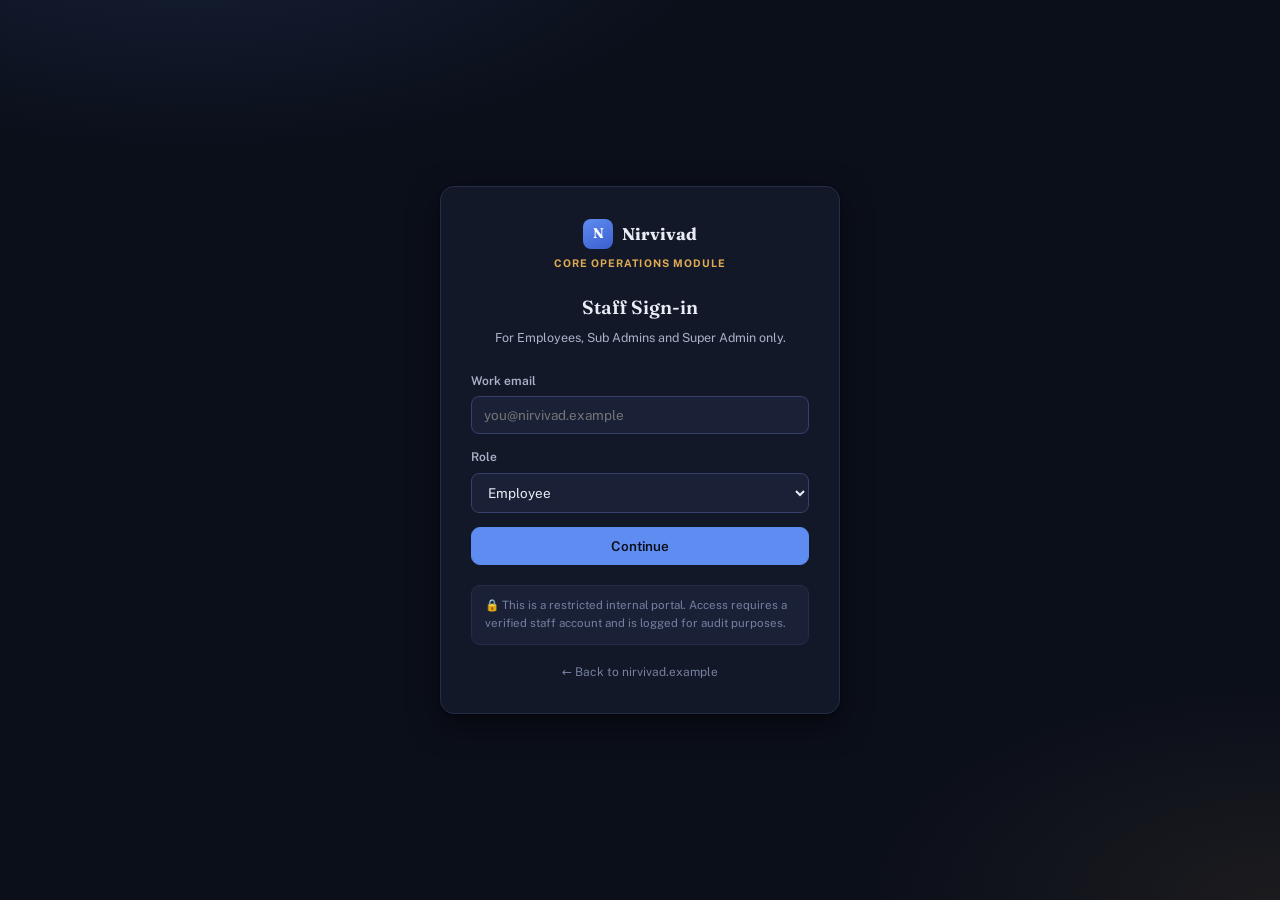
==== admin/index.html @ a9043d41 "save chnages" ====
<!doctype html>
<html lang="en">
<head>
<meta charset="UTF-8">
<meta name="viewport" content="width=device-width, initial-scale=1.0, viewport-fit=cover">
<title>Nirvivad Core — Admin</title>
<style>
  @import url('https://fonts.googleapis.com/css2?family=Fraunces:opsz,wght@9..144,500;9..144,600;9..144,700&family=Public+Sans:wght@400;500;600;700&family=JetBrains+Mono:wght@400;500;600&display=swap');

  :root{
    --ink:#e9ecf5; --ink-soft:#aab2ca; --ink-faint:#7680a0;
    --bg:#0b0f1a; --surface:#131828; --surface-sunken:#1a2036;
    --border:#252c47; --border-strong:#37406a;
    --blue:#5f8cf0; --blue-deep:#3a5fce; --blue-soft:#1c2748;
    --gold:#e0ac53; --gold-soft:#302410;
    --forest:#5fc79a; --forest-soft:#12291f;
    --brick:#e5876c; --brick-soft:#331c15;
    --shadow: 0 1px 2px rgba(0,0,0,.4), 0 10px 30px rgba(0,0,0,.5);
    color-scheme: dark;
  }
  *{box-sizing:border-box;}
  html,body{ height:100%; margin:0; }
  img{ max-width:100%; } [hidden]{ display:none !important; }
  body{ background:var(--bg); color:var(--ink); font-family:'Public Sans',system-ui,sans-serif; font-size:14px; line-height:1.55; }
  h1,h2,h3{ font-family:'Fraunces',Georgia,serif; text-wrap:balance; margin:0; }
  .mono{ font-family:'JetBrains Mono',ui-monospace,monospace; }
  button{ font-family:inherit; }
  :focus-visible{ outline:2px solid var(--blue); outline-offset:2px; }
  #app{ min-height:100%; display:flex; flex-direction:column; }

  /* ---------- Login ---------- */
  .login-shell{
    flex:1; display:flex; align-items:center; justify-content:center; padding:32px 20px;
    background:
      radial-gradient(900px 400px at 15% -10%, rgba(95,140,240,.14), transparent 60%),
      radial-gradient(700px 360px at 100% 100%, rgba(224,172,83,.08), transparent 60%);
  }
  .login-card{ width:100%; max-width:400px; background:var(--surface); border:1px solid var(--border); border-radius:14px; padding:32px 30px; box-shadow:var(--shadow); }
  .brand{ display:flex; align-items:center; gap:9px; font-family:'Fraunces',serif; font-weight:700; font-size:17px; justify-content:center; margin-bottom:6px; }
  .brand .mark{
    width:30px; height:30px; border-radius:8px; background:linear-gradient(155deg,var(--blue),var(--blue-deep));
    display:flex; align-items:center; justify-content:center; font-family:'Fraunces',serif; font-weight:700; font-size:14px; color:#fff;
  }
  .module-tag{
    display:block; text-align:center; font-size:10.5px; font-weight:700; letter-spacing:.1em; text-transform:uppercase;
    color:var(--gold); margin-bottom:22px;
  }
  .login-card h1{ font-size:19px; font-weight:600; text-align:center; margin-bottom:6px; }
  .login-card .sub{ text-align:center; color:var(--ink-soft); font-size:12.5px; margin-bottom:24px; }
  .field{ margin-bottom:14px; }
  .field label{ display:block; font-size:12px; font-weight:600; margin-bottom:6px; color:var(--ink-soft); }
  .field input, .field select{
    width:100%; border:1px solid var(--border-strong); background:var(--surface-sunken); color:var(--ink);
    border-radius:8px; padding:10px 12px; font-size:13.5px; font-family:inherit;
  }
  .field input:focus, .field select:focus{ outline:2px solid var(--blue); outline-offset:1px; }
  .otp-row{ display:flex; gap:7px; justify-content:center; margin-bottom:16px; }
  .otp-row input{ width:40px; height:48px; text-align:center; font-size:18px; font-weight:700; border:1px solid var(--border-strong); border-radius:8px; background:var(--surface-sunken); color:var(--ink); }
  .otp-row input:focus{ outline:2px solid var(--blue); outline-offset:1px; }
  .btn{ display:inline-flex; align-items:center; justify-content:center; gap:6px; border-radius:9px; border:1px solid var(--border-strong); background:var(--surface-sunken); color:var(--ink); font-weight:600; font-size:13.5px; padding:10px 16px; cursor:pointer; }
  .btn:hover{ background:var(--border); }
  .btn-primary{ background:var(--blue); border-color:var(--blue); color:#0b0f1a; }
  .btn-primary:hover{ filter:brightness(1.08); }
  .btn-block{ width:100%; }
  .login-foot{ text-align:center; font-size:12px; color:var(--ink-faint); margin-top:16px; }
  .login-foot a{ color:var(--blue); font-weight:600; cursor:pointer; text-decoration:none; }
  .demo-row{ display:flex; gap:8px; margin-top:18px; }
  .demo-row button{ flex:1; }
  .security-note{
    display:flex; gap:9px; align-items:flex-start; background:var(--surface-sunken); border:1px solid var(--border);
    border-radius:9px; padding:11px 13px; font-size:11.5px; color:var(--ink-faint); margin-top:20px;
  }
  .back-link{ display:block; text-align:center; margin-top:18px; font-size:12px; color:var(--ink-faint); text-decoration:none; }
  .back-link:hover{ color:var(--ink-soft); }

  /* ---------- App shell ---------- */
  .topbar{
    position:sticky; top:0; z-index:40; background:var(--surface); border-bottom:1px solid var(--border);
    padding:10px 20px; display:flex; align-items:center; gap:14px;
  }
  .topbar .brand{ margin:0; justify-content:flex-start; }
  .topbar-spacer{ flex:1; }
  .env-badge{
    font-size:10px; font-weight:700; letter-spacing:.06em; text-transform:uppercase; color:var(--gold);
    background:var(--gold-soft); border:1px solid var(--gold); padding:3px 9px; border-radius:999px;
  }
  .role-badge{
    font-size:11.5px; font-weight:700; background:var(--blue-soft); color:var(--blue); padding:5px 11px; border-radius:999px;
  }
  .btn-sm{ padding:6px 12px; font-size:12px; }

  .body-row{ flex:1; display:flex; min-height:0; }
  .rail{ width:216px; flex-shrink:0; background:var(--surface); border-right:1px solid var(--border); padding:16px 10px; }
  .rail-label{ font-size:10px; font-weight:700; letter-spacing:.06em; text-transform:uppercase; color:var(--ink-faint); padding:8px 10px 6px; }
  .rail button.nav-item{ display:flex; align-items:center; gap:9px; width:100%; text-align:left; border:none; background:none; padding:9px 10px; border-radius:8px; font-size:13px; font-weight:600; color:var(--ink-soft); cursor:pointer; margin-bottom:2px; }
  .rail button.nav-item:hover{ background:var(--surface-sunken); color:var(--ink); }
  .rail button.nav-item.active{ background:var(--blue); color:#0b0f1a; }

  main{ flex:1; padding:28px 30px 60px; overflow-y:auto; }
  .container{ max-width:1100px; margin:0 auto; }
  .page-head{ margin-bottom:22px; }
  .page-head h1{ font-size:24px; font-weight:600; margin-bottom:4px; }
  .page-head .sub{ color:var(--ink-soft); font-size:13px; }

  .grid-4{ display:grid; grid-template-columns:repeat(4,1fr); gap:14px; }
  @media (max-width:900px){ .grid-4{ grid-template-columns:repeat(2,1fr); } }
  .card{ background:var(--surface); border:1px solid var(--border); border-radius:12px; padding:16px; box-shadow:var(--shadow); }
  .stat-tile .lbl{ font-size:11.5px; color:var(--ink-soft); font-weight:600; }
  .stat-tile .num{ font-family:'Fraunces',serif; font-size:26px; font-weight:600; margin:4px 0; font-variant-numeric:tabular-nums; }
  .empty{ text-align:center; padding:50px 20px; color:var(--ink-faint); }
  .empty .ic{ font-size:28px; margin-bottom:10px; }

  @media (max-width:760px){
    .rail{ position:fixed; left:0; top:52px; bottom:0; z-index:30; transform:translateX(-100%); transition:transform .2s; }
    .rail.open{ transform:none; }
    main{ padding:18px 16px 50px; }
  }
</style>
</head>
<body>
<div id="app"></div>

<script>
  const CORE_ROLES = {
    superadmin:{ label:'Super Admin', nav:[
      {id:'console', label:'Master Case Console', icon:'▦'},
      {id:'verify', label:'Professional Verification', icon:'✓'},
      {id:'team', label:'Team & Org', icon:'☺'},
      {id:'settings', label:'System Settings', icon:'⚙'},
    ]},
    subadmin:{ label:'Sub Admin', nav:[
      {id:'inbox', label:'Incoming Requests', icon:'▦'},
      {id:'signoff', label:'Pending Sign-off', icon:'✓'},
      {id:'team', label:'My Employees', icon:'☺'},
    ]},
    employee:{ label:'Employee', nav:[
      {id:'queue', label:'My Queue', icon:'▦'},
      {id:'history', label:'Communication History', icon:'✉'},
    ]},
  };

  let state = { screen:'login', authEmail:'', otp:['','','','','',''], role:null, view:null };

  function el(html){ const d=document.createElement('div'); d.innerHTML=html.trim(); return d.firstElementChild; }
  function render(){
    const app = document.getElementById('app');
    if(state.screen==='login'){ app.innerHTML = viewLogin(); return; }
    if(state.screen==='otp'){ app.innerHTML = viewOtp(); return; }
    app.innerHTML = viewApp();
    const fn = VIEW_FNS[state.view] || (()=>'<div class="empty"><div class="ic">▦</div>No content yet</div>');
    document.getElementById('main').innerHTML = fn();
  }

  function viewLogin(){
    return `
      <div class="login-shell">
        <div class="login-card">
          <div class="brand"><span class="mark">N</span>Nirvivad</div>
          <span class="module-tag">Core Operations Module</span>
          <h1>Staff Sign-in</h1>
          <div class="sub">For Employees, Sub Admins and Super Admin only.</div>
          <div class="field"><label>Work email</label><input type="email" id="emailInput" placeholder="you@nirvivad.example" value="${state.authEmail}"></div>
          <div class="field"><label>Role</label>
            <select id="roleSelect">
              <option value="employee">Employee</option>
              <option value="subadmin">Sub Admin</option>
              <option value="superadmin">Super Admin</option>
            </select>
          </div>
          <button class="btn btn-primary btn-block" onclick="requestOtp()">Continue</button>
          <div class="security-note">🔒 This is a restricted internal portal. Access requires a verified staff account and is logged for audit purposes.</div>
          <a class="back-link" href="../index.html">← Back to nirvivad.example</a>
        </div>
      </div>
    `;
  }
  function requestOtp(){
    const email = document.getElementById('emailInput').value.trim();
    state.authEmail = email || 'staff@nirvivad.example';
    state.pendingRole = document.getElementById('roleSelect').value;
    state.screen = 'otp';
    render();
  }

  function viewOtp(){
    return `
      <div class="login-shell">
        <div class="login-card">
          <div class="brand"><span class="mark">N</span>Nirvivad</div>
          <span class="module-tag">Core Operations Module</span>
          <h1>Enter verification code</h1>
          <div class="sub">6-digit code sent to <strong>${state.authEmail}</strong></div>
          <div class="otp-row">
            ${[0,1,2,3,4,5].map(i=>`<input maxlength="1" inputmode="numeric" id="otp${i}" oninput="otpMove(${i},this)">`).join('')}
          </div>
          <button class="btn btn-primary btn-block" onclick="verifyOtp()">Verify &amp; Sign in</button>
          <div class="login-foot">Didn't get a code? <a onclick="requestOtp()">Resend</a></div>
          <a class="back-link" href="../index.html">← Back to nirvivad.example</a>
        </div>
      </div>
    `;
  }
  function otpMove(i,node){
    state.otp[i] = node.value.replace(/[^0-9]/g,'').slice(0,1);
    if(state.otp[i] && i<5) document.getElementById('otp'+(i+1)).focus();
  }
  function verifyOtp(){
    state.role = state.pendingRole;
    state.view = CORE_ROLES[state.role].nav[0].id;
    state.screen = 'app';
    render();
  }

  function viewApp(){
    const r = CORE_ROLES[state.role];
    return `
      <div id="appShell" style="min-height:100%; display:flex; flex-direction:column;">
        <div class="topbar">
          <div class="brand"><span class="mark">N</span>Nirvivad</div>
          <span class="env-badge">Core Ops</span>
          <div class="topbar-spacer"></div>
          <select class="btn btn-sm" style="cursor:pointer;" onchange="switchRole(this.value)">
            ${Object.keys(CORE_ROLES).map(k=>`<option value="${k}" ${k===state.role?'selected':''}>Preview: ${CORE_ROLES[k].label}</option>`).join('')}
          </select>
          <span class="role-badge">${r.label}</span>
          <button class="btn btn-sm" onclick="logout()">Log out</button>
        </div>
        <div class="body-row">
          <nav class="rail">
            <div class="rail-label">${r.label}</div>
            ${r.nav.map(n=>`<button class="nav-item ${n.id===state.view?'active':''}" onclick="setView('${n.id}')"><span>${n.icon}</span>${n.label}</button>`).join('')}
          </nav>
          <main><div class="container" id="main"></div></main>
        </div>
      </div>
    `;
  }
  function switchRole(role){ state.role = role; state.view = CORE_ROLES[role].nav[0].id; render(); }
  function setView(v){ state.view = v; render(); }
  function logout(){ state = { screen:'login', authEmail:'', otp:['','','','','',''], role:null, view:null }; render(); }

  const VIEW_FNS = {
    console: ()=>`
      <div class="page-head"><h1>Master Case Management Console</h1><div class="sub">Full visibility across every active case in the system.</div></div>
      <div class="grid-4" style="margin-bottom:20px;">
        <div class="card stat-tile"><div class="lbl">Total Active Cases</div><div class="num">0</div></div>
        <div class="card stat-tile"><div class="lbl">Pending Sign-off</div><div class="num">0</div></div>
        <div class="card stat-tile"><div class="lbl">In Sub Admin Queue</div><div class="num">0</div></div>
        <div class="card stat-tile"><div class="lbl">Live Listings</div><div class="num">0</div></div>
      </div>
      <div class="card empty"><div class="ic">▦</div>No cases yet — this is a placeholder dashboard. Case data connects here once the workflow is built.</div>
    `,
    verify: ()=>`
      <div class="page-head"><h1>Professional Verification Queue</h1><div class="sub">Lawyer, CA, Arbitrator and Broker signups awaiting credential review.</div></div>
      <div class="card empty"><div class="ic">✓</div>No pending verifications — placeholder view.</div>
    `,
    team: ()=>`
      <div class="page-head"><h1>Team &amp; Org</h1><div class="sub">Create and manage Sub Admin and Employee accounts.</div></div>
      <div class="card empty"><div class="ic">☺</div>Org structure placeholder — build pending.</div>
    `,
    settings: ()=>`
      <div class="page-head"><h1>System Settings</h1><div class="sub">Ranking weights, capacity limits, fees and promo codes.</div></div>
      <div class="card empty"><div class="ic">⚙</div>Settings placeholder — build pending.</div>
    `,
    inbox: ()=>`
      <div class="page-head"><h1>Incoming Requests</h1><div class="sub">New property submissions land here first, for assignment to an Employee.</div></div>
      <div class="card empty"><div class="ic">📥</div>Inbox is empty — placeholder view.</div>
    `,
    signoff: ()=>`
      <div class="page-head"><h1>Pending Sign-off</h1><div class="sub">Cases where an Employee has proposed an outcome awaiting your approval.</div></div>
      <div class="card empty"><div class="ic">✓</div>Nothing pending — placeholder view.</div>
    `,
    queue: ()=>`
      <div class="page-head"><h1>My Queue</h1><div class="sub">Cases assigned to you by your Sub Admin.</div></div>
      <div class="card empty"><div class="ic">▦</div>No cases assigned — placeholder view.</div>
    `,
    history: ()=>`
      <div class="page-head"><h1>Communication History</h1><div class="sub">Full request/response trail per case.</div></div>
      <div class="card empty"><div class="ic">✉</div>No activity yet — placeholder view.</div>
    `,
  };

  render();
</script>
</body>
</html>
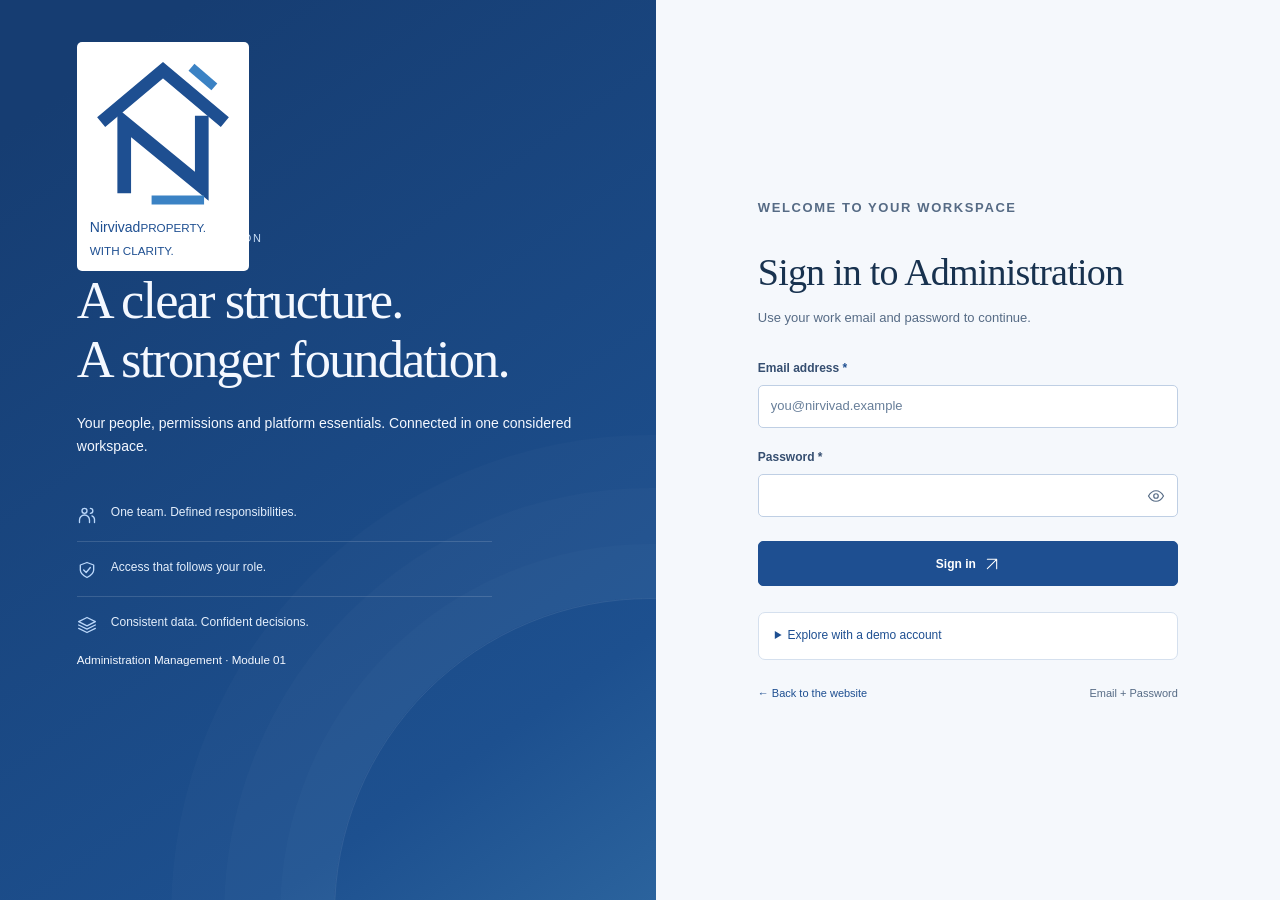
==== commit e1a21a44: "new landing page & adminitration login" ====
--- a/admin/index.html
+++ b/admin/index.html
@@ -1,286 +1,16 @@
 <!doctype html>
 <html lang="en">
 <head>
-<meta charset="UTF-8">
-<meta name="viewport" content="width=device-width, initial-scale=1.0, viewport-fit=cover">
-<title>Nirvivad Core — Admin</title>
-<style>
-  @import url('https://fonts.googleapis.com/css2?family=Fraunces:opsz,wght@9..144,500;9..144,600;9..144,700&family=Public+Sans:wght@400;500;600;700&family=JetBrains+Mono:wght@400;500;600&display=swap');
-
-  :root{
-    --ink:#e9ecf5; --ink-soft:#aab2ca; --ink-faint:#7680a0;
-    --bg:#0b0f1a; --surface:#131828; --surface-sunken:#1a2036;
-    --border:#252c47; --border-strong:#37406a;
-    --blue:#5f8cf0; --blue-deep:#3a5fce; --blue-soft:#1c2748;
-    --gold:#e0ac53; --gold-soft:#302410;
-    --forest:#5fc79a; --forest-soft:#12291f;
-    --brick:#e5876c; --brick-soft:#331c15;
-    --shadow: 0 1px 2px rgba(0,0,0,.4), 0 10px 30px rgba(0,0,0,.5);
-    color-scheme: dark;
-  }
-  *{box-sizing:border-box;}
-  html,body{ height:100%; margin:0; }
-  img{ max-width:100%; } [hidden]{ display:none !important; }
-  body{ background:var(--bg); color:var(--ink); font-family:'Public Sans',system-ui,sans-serif; font-size:14px; line-height:1.55; }
-  h1,h2,h3{ font-family:'Fraunces',Georgia,serif; text-wrap:balance; margin:0; }
-  .mono{ font-family:'JetBrains Mono',ui-monospace,monospace; }
-  button{ font-family:inherit; }
-  :focus-visible{ outline:2px solid var(--blue); outline-offset:2px; }
-  #app{ min-height:100%; display:flex; flex-direction:column; }
-
-  /* ---------- Login ---------- */
-  .login-shell{
-    flex:1; display:flex; align-items:center; justify-content:center; padding:32px 20px;
-    background:
-      radial-gradient(900px 400px at 15% -10%, rgba(95,140,240,.14), transparent 60%),
-      radial-gradient(700px 360px at 100% 100%, rgba(224,172,83,.08), transparent 60%);
-  }
-  .login-card{ width:100%; max-width:400px; background:var(--surface); border:1px solid var(--border); border-radius:14px; padding:32px 30px; box-shadow:var(--shadow); }
-  .brand{ display:flex; align-items:center; gap:9px; font-family:'Fraunces',serif; font-weight:700; font-size:17px; justify-content:center; margin-bottom:6px; }
-  .brand .mark{
-    width:30px; height:30px; border-radius:8px; background:linear-gradient(155deg,var(--blue),var(--blue-deep));
-    display:flex; align-items:center; justify-content:center; font-family:'Fraunces',serif; font-weight:700; font-size:14px; color:#fff;
-  }
-  .module-tag{
-    display:block; text-align:center; font-size:10.5px; font-weight:700; letter-spacing:.1em; text-transform:uppercase;
-    color:var(--gold); margin-bottom:22px;
-  }
-  .login-card h1{ font-size:19px; font-weight:600; text-align:center; margin-bottom:6px; }
-  .login-card .sub{ text-align:center; color:var(--ink-soft); font-size:12.5px; margin-bottom:24px; }
-  .field{ margin-bottom:14px; }
-  .field label{ display:block; font-size:12px; font-weight:600; margin-bottom:6px; color:var(--ink-soft); }
-  .field input, .field select{
-    width:100%; border:1px solid var(--border-strong); background:var(--surface-sunken); color:var(--ink);
-    border-radius:8px; padding:10px 12px; font-size:13.5px; font-family:inherit;
-  }
-  .field input:focus, .field select:focus{ outline:2px solid var(--blue); outline-offset:1px; }
-  .otp-row{ display:flex; gap:7px; justify-content:center; margin-bottom:16px; }
-  .otp-row input{ width:40px; height:48px; text-align:center; font-size:18px; font-weight:700; border:1px solid var(--border-strong); border-radius:8px; background:var(--surface-sunken); color:var(--ink); }
-  .otp-row input:focus{ outline:2px solid var(--blue); outline-offset:1px; }
-  .btn{ display:inline-flex; align-items:center; justify-content:center; gap:6px; border-radius:9px; border:1px solid var(--border-strong); background:var(--surface-sunken); color:var(--ink); font-weight:600; font-size:13.5px; padding:10px 16px; cursor:pointer; }
-  .btn:hover{ background:var(--border); }
-  .btn-primary{ background:var(--blue); border-color:var(--blue); color:#0b0f1a; }
-  .btn-primary:hover{ filter:brightness(1.08); }
-  .btn-block{ width:100%; }
-  .login-foot{ text-align:center; font-size:12px; color:var(--ink-faint); margin-top:16px; }
-  .login-foot a{ color:var(--blue); font-weight:600; cursor:pointer; text-decoration:none; }
-  .demo-row{ display:flex; gap:8px; margin-top:18px; }
-  .demo-row button{ flex:1; }
-  .security-note{
-    display:flex; gap:9px; align-items:flex-start; background:var(--surface-sunken); border:1px solid var(--border);
-    border-radius:9px; padding:11px 13px; font-size:11.5px; color:var(--ink-faint); margin-top:20px;
-  }
-  .back-link{ display:block; text-align:center; margin-top:18px; font-size:12px; color:var(--ink-faint); text-decoration:none; }
-  .back-link:hover{ color:var(--ink-soft); }
-
-  /* ---------- App shell ---------- */
-  .topbar{
-    position:sticky; top:0; z-index:40; background:var(--surface); border-bottom:1px solid var(--border);
-    padding:10px 20px; display:flex; align-items:center; gap:14px;
-  }
-  .topbar .brand{ margin:0; justify-content:flex-start; }
-  .topbar-spacer{ flex:1; }
-  .env-badge{
-    font-size:10px; font-weight:700; letter-spacing:.06em; text-transform:uppercase; color:var(--gold);
-    background:var(--gold-soft); border:1px solid var(--gold); padding:3px 9px; border-radius:999px;
-  }
-  .role-badge{
-    font-size:11.5px; font-weight:700; background:var(--blue-soft); color:var(--blue); padding:5px 11px; border-radius:999px;
-  }
-  .btn-sm{ padding:6px 12px; font-size:12px; }
-
-  .body-row{ flex:1; display:flex; min-height:0; }
-  .rail{ width:216px; flex-shrink:0; background:var(--surface); border-right:1px solid var(--border); padding:16px 10px; }
-  .rail-label{ font-size:10px; font-weight:700; letter-spacing:.06em; text-transform:uppercase; color:var(--ink-faint); padding:8px 10px 6px; }
-  .rail button.nav-item{ display:flex; align-items:center; gap:9px; width:100%; text-align:left; border:none; background:none; padding:9px 10px; border-radius:8px; font-size:13px; font-weight:600; color:var(--ink-soft); cursor:pointer; margin-bottom:2px; }
-  .rail button.nav-item:hover{ background:var(--surface-sunken); color:var(--ink); }
-  .rail button.nav-item.active{ background:var(--blue); color:#0b0f1a; }
-
-  main{ flex:1; padding:28px 30px 60px; overflow-y:auto; }
-  .container{ max-width:1100px; margin:0 auto; }
-  .page-head{ margin-bottom:22px; }
-  .page-head h1{ font-size:24px; font-weight:600; margin-bottom:4px; }
-  .page-head .sub{ color:var(--ink-soft); font-size:13px; }
-
-  .grid-4{ display:grid; grid-template-columns:repeat(4,1fr); gap:14px; }
-  @media (max-width:900px){ .grid-4{ grid-template-columns:repeat(2,1fr); } }
-  .card{ background:var(--surface); border:1px solid var(--border); border-radius:12px; padding:16px; box-shadow:var(--shadow); }
-  .stat-tile .lbl{ font-size:11.5px; color:var(--ink-soft); font-weight:600; }
-  .stat-tile .num{ font-family:'Fraunces',serif; font-size:26px; font-weight:600; margin:4px 0; font-variant-numeric:tabular-nums; }
-  .empty{ text-align:center; padding:50px 20px; color:var(--ink-faint); }
-  .empty .ic{ font-size:28px; margin-bottom:10px; }
-
-  @media (max-width:760px){
-    .rail{ position:fixed; left:0; top:52px; bottom:0; z-index:30; transform:translateX(-100%); transition:transform .2s; }
-    .rail.open{ transform:none; }
-    main{ padding:18px 16px 50px; }
-  }
-</style>
+<meta charset="utf-8"><meta name="viewport" content="width=device-width, initial-scale=1"><meta name="theme-color" content="#1e4f91">
+<meta name="description" content="Nirvivad Administration — people, permissions, reference data, subscriptions and policy content.">
+<title>Nirvivad — Administration</title>
+<link rel="icon" href="../assets/nirvivad-mark.svg" type="image/svg+xml"><link rel="stylesheet" href="admin.css">
+<script src="admin-store.js" defer></script><script src="admin-ui.js" defer></script>
 </head>
 <body>
-<div id="app"></div>
-
-<script>
-  const CORE_ROLES = {
-    superadmin:{ label:'Super Admin', nav:[
-      {id:'console', label:'Master Case Console', icon:'▦'},
-      {id:'verify', label:'Professional Verification', icon:'✓'},
-      {id:'team', label:'Team & Org', icon:'☺'},
-      {id:'settings', label:'System Settings', icon:'⚙'},
-    ]},
-    subadmin:{ label:'Sub Admin', nav:[
-      {id:'inbox', label:'Incoming Requests', icon:'▦'},
-      {id:'signoff', label:'Pending Sign-off', icon:'✓'},
-      {id:'team', label:'My Employees', icon:'☺'},
-    ]},
-    employee:{ label:'Employee', nav:[
-      {id:'queue', label:'My Queue', icon:'▦'},
-      {id:'history', label:'Communication History', icon:'✉'},
-    ]},
-  };
-
-  let state = { screen:'login', authEmail:'', otp:['','','','','',''], role:null, view:null };
-
-  function el(html){ const d=document.createElement('div'); d.innerHTML=html.trim(); return d.firstElementChild; }
-  function render(){
-    const app = document.getElementById('app');
-    if(state.screen==='login'){ app.innerHTML = viewLogin(); return; }
-    if(state.screen==='otp'){ app.innerHTML = viewOtp(); return; }
-    app.innerHTML = viewApp();
-    const fn = VIEW_FNS[state.view] || (()=>'<div class="empty"><div class="ic">▦</div>No content yet</div>');
-    document.getElementById('main').innerHTML = fn();
-  }
-
-  function viewLogin(){
-    return `
-      <div class="login-shell">
-        <div class="login-card">
-          <div class="brand"><span class="mark">N</span>Nirvivad</div>
-          <span class="module-tag">Core Operations Module</span>
-          <h1>Staff Sign-in</h1>
-          <div class="sub">For Employees, Sub Admins and Super Admin only.</div>
-          <div class="field"><label>Work email</label><input type="email" id="emailInput" placeholder="you@nirvivad.example" value="${state.authEmail}"></div>
-          <div class="field"><label>Role</label>
-            <select id="roleSelect">
-              <option value="employee">Employee</option>
-              <option value="subadmin">Sub Admin</option>
-              <option value="superadmin">Super Admin</option>
-            </select>
-          </div>
-          <button class="btn btn-primary btn-block" onclick="requestOtp()">Continue</button>
-          <div class="security-note">🔒 This is a restricted internal portal. Access requires a verified staff account and is logged for audit purposes.</div>
-          <a class="back-link" href="../index.html">← Back to nirvivad.example</a>
-        </div>
-      </div>
-    `;
-  }
-  function requestOtp(){
-    const email = document.getElementById('emailInput').value.trim();
-    state.authEmail = email || 'staff@nirvivad.example';
-    state.pendingRole = document.getElementById('roleSelect').value;
-    state.screen = 'otp';
-    render();
-  }
-
-  function viewOtp(){
-    return `
-      <div class="login-shell">
-        <div class="login-card">
-          <div class="brand"><span class="mark">N</span>Nirvivad</div>
-          <span class="module-tag">Core Operations Module</span>
-          <h1>Enter verification code</h1>
-          <div class="sub">6-digit code sent to <strong>${state.authEmail}</strong></div>
-          <div class="otp-row">
-            ${[0,1,2,3,4,5].map(i=>`<input maxlength="1" inputmode="numeric" id="otp${i}" oninput="otpMove(${i},this)">`).join('')}
-          </div>
-          <button class="btn btn-primary btn-block" onclick="verifyOtp()">Verify &amp; Sign in</button>
-          <div class="login-foot">Didn't get a code? <a onclick="requestOtp()">Resend</a></div>
-          <a class="back-link" href="../index.html">← Back to nirvivad.example</a>
-        </div>
-      </div>
-    `;
-  }
-  function otpMove(i,node){
-    state.otp[i] = node.value.replace(/[^0-9]/g,'').slice(0,1);
-    if(state.otp[i] && i<5) document.getElementById('otp'+(i+1)).focus();
-  }
-  function verifyOtp(){
-    state.role = state.pendingRole;
-    state.view = CORE_ROLES[state.role].nav[0].id;
-    state.screen = 'app';
-    render();
-  }
-
-  function viewApp(){
-    const r = CORE_ROLES[state.role];
-    return `
-      <div id="appShell" style="min-height:100%; display:flex; flex-direction:column;">
-        <div class="topbar">
-          <div class="brand"><span class="mark">N</span>Nirvivad</div>
-          <span class="env-badge">Core Ops</span>
-          <div class="topbar-spacer"></div>
-          <select class="btn btn-sm" style="cursor:pointer;" onchange="switchRole(this.value)">
-            ${Object.keys(CORE_ROLES).map(k=>`<option value="${k}" ${k===state.role?'selected':''}>Preview: ${CORE_ROLES[k].label}</option>`).join('')}
-          </select>
-          <span class="role-badge">${r.label}</span>
-          <button class="btn btn-sm" onclick="logout()">Log out</button>
-        </div>
-        <div class="body-row">
-          <nav class="rail">
-            <div class="rail-label">${r.label}</div>
-            ${r.nav.map(n=>`<button class="nav-item ${n.id===state.view?'active':''}" onclick="setView('${n.id}')"><span>${n.icon}</span>${n.label}</button>`).join('')}
-          </nav>
-          <main><div class="container" id="main"></div></main>
-        </div>
-      </div>
-    `;
-  }
-  function switchRole(role){ state.role = role; state.view = CORE_ROLES[role].nav[0].id; render(); }
-  function setView(v){ state.view = v; render(); }
-  function logout(){ state = { screen:'login', authEmail:'', otp:['','','','','',''], role:null, view:null }; render(); }
-
-  const VIEW_FNS = {
-    console: ()=>`
-      <div class="page-head"><h1>Master Case Management Console</h1><div class="sub">Full visibility across every active case in the system.</div></div>
-      <div class="grid-4" style="margin-bottom:20px;">
-        <div class="card stat-tile"><div class="lbl">Total Active Cases</div><div class="num">0</div></div>
-        <div class="card stat-tile"><div class="lbl">Pending Sign-off</div><div class="num">0</div></div>
-        <div class="card stat-tile"><div class="lbl">In Sub Admin Queue</div><div class="num">0</div></div>
-        <div class="card stat-tile"><div class="lbl">Live Listings</div><div class="num">0</div></div>
-      </div>
-      <div class="card empty"><div class="ic">▦</div>No cases yet — this is a placeholder dashboard. Case data connects here once the workflow is built.</div>
-    `,
-    verify: ()=>`
-      <div class="page-head"><h1>Professional Verification Queue</h1><div class="sub">Lawyer, CA, Arbitrator and Broker signups awaiting credential review.</div></div>
-      <div class="card empty"><div class="ic">✓</div>No pending verifications — placeholder view.</div>
-    `,
-    team: ()=>`
-      <div class="page-head"><h1>Team &amp; Org</h1><div class="sub">Create and manage Sub Admin and Employee accounts.</div></div>
-      <div class="card empty"><div class="ic">☺</div>Org structure placeholder — build pending.</div>
-    `,
-    settings: ()=>`
-      <div class="page-head"><h1>System Settings</h1><div class="sub">Ranking weights, capacity limits, fees and promo codes.</div></div>
-      <div class="card empty"><div class="ic">⚙</div>Settings placeholder — build pending.</div>
-    `,
-    inbox: ()=>`
-      <div class="page-head"><h1>Incoming Requests</h1><div class="sub">New property submissions land here first, for assignment to an Employee.</div></div>
-      <div class="card empty"><div class="ic">📥</div>Inbox is empty — placeholder view.</div>
-    `,
-    signoff: ()=>`
-      <div class="page-head"><h1>Pending Sign-off</h1><div class="sub">Cases where an Employee has proposed an outcome awaiting your approval.</div></div>
-      <div class="card empty"><div class="ic">✓</div>Nothing pending — placeholder view.</div>
-    `,
-    queue: ()=>`
-      <div class="page-head"><h1>My Queue</h1><div class="sub">Cases assigned to you by your Sub Admin.</div></div>
-      <div class="card empty"><div class="ic">▦</div>No cases assigned — placeholder view.</div>
-    `,
-    history: ()=>`
-      <div class="page-head"><h1>Communication History</h1><div class="sub">Full request/response trail per case.</div></div>
-      <div class="card empty"><div class="ic">✉</div>No activity yet — placeholder view.</div>
-    `,
-  };
-
-  render();
-</script>
-</body>
-</html>
+<a href="#main" class="skip-link">Skip to main content</a>
+<div id="app"><div class="loading-screen"><img src="../assets/nirvivad-mark.svg" alt="Nirvivad" width="58" height="65"><p>Preparing your administration workspace…</p></div></div>
+<dialog id="admin-dialog" class="admin-dialog" aria-labelledby="dialog-title"></dialog>
+<div id="toast" class="toast" role="status" hidden></div>
+<noscript><p class="notice">Enable JavaScript to use the Administration prototype.</p></noscript>
+</body></html>
--- a/admin/admin.css
+++ b/admin/admin.css
@@ -0,0 +1,477 @@
+:root {
+  --primary: #1e4f91;
+  --primary-dark: #163d72;
+  --accent: #3b82c4;
+  --surface-soft: #eaf2fc;
+  --page-bg: #f5f8fc;
+  --white: #fff;
+  --ink: #18324f;
+  --muted: #566b85;
+  --line: #d5e0ee;
+  --danger: #a02d3e;
+  --radius: 10px;
+  color-scheme: light;
+  font-synthesis: none;
+}
+
+* { box-sizing: border-box; }
+html { min-width: 320px; scroll-padding-top: 105px; }
+body { margin: 0; background: var(--page-bg); color: var(--ink); font: 14px/1.6 Arial, Helvetica, sans-serif; }
+button, input, select, textarea { font: inherit; }
+button, a, input, select, textarea { -webkit-tap-highlight-color: transparent; }
+button, a { touch-action: manipulation; }
+button { cursor: pointer; }
+button:disabled { cursor: not-allowed; opacity: .52; }
+a { color: var(--primary); text-decoration: none; }
+a:hover { color: var(--primary-dark); }
+p { margin: 0 0 16px; }
+h1, h2, h3, h4 { margin: 0; line-height: 1.25; }
+h1, h2 { font-family: Georgia, 'Times New Roman', serif; font-weight: 400; letter-spacing: -.8px; }
+h1 { font-size: 36px; }
+h2 { font-size: 24px; }
+h3 { font-size: 15px; font-weight: 600; }
+img { display: block; max-width: 100%; }
+svg { flex: none; }
+::selection { background: #c8ddf5; }
+:focus-visible { outline: 3px solid var(--accent); outline-offset: 3px; }
+[hidden] { display: none !important; }
+.icon { display: inline-block; width: 20px; height: 20px; flex: none; vertical-align: middle; }
+.muted { color: var(--muted); }
+.sr-only { position: absolute; width: 1px; height: 1px; padding: 0; margin: -1px; overflow: hidden; clip: rect(0, 0, 0, 0); white-space: nowrap; border: 0; }
+.skip-link { position: fixed; top: -80px; left: 16px; padding: 12px 18px; background: white; border: 1px solid var(--primary); z-index: 150; border-radius: 5px; }
+.skip-link:focus { top: 14px; }
+
+/* The public website's blue, serif wordmark and quiet surfaces carry through. */
+.admin-shell { min-height: 100vh; min-height: 100dvh; }
+.sidebar { position: fixed; z-index: 50; top: 0; bottom: 0; left: 0; width: 248px; display: flex; flex-direction: column; overflow-y: auto; background: var(--primary-dark); color: #e4effc; padding: 0 16px 18px; }
+.sidebar-brand { display: flex; align-items: center; flex: none; min-height: 86px; margin: 0 -16px; padding: 20px 25px; background: white; border-right: 1px solid var(--line); border-bottom: 1px solid var(--line); }
+.sidebar-brand img { width: 184px; height: auto; }
+.sidebar-brand .brand { display: flex; align-items: center; gap: 10px; }
+.sidebar-brand .wordmark { color: var(--primary); font: 29px/1 Georgia, serif; letter-spacing: -1px; }
+.workspace-label { display: flex; align-items: center; gap: 8px; margin: 26px 13px 28px; color: #d7e7fb; font-size: 11px; letter-spacing: 1.8px; text-transform: uppercase; }
+.workspace-label:before { content: ''; width: 6px; height: 6px; background: #96c8ff; border-radius: 50%; }
+.nav-group-label { padding: 0 13px; margin: 23px 0 10px; color: #bdd3ed; font-size: 11px; font-weight: 600; letter-spacing: 1.1px; text-transform: uppercase; }
+.nav-item { display: flex; align-items: center; gap: 13px; width: 100%; min-height: 47px; padding: 11px 13px; margin: 4px 0; color: #e4effc; border: 1px solid transparent; background: transparent; border-radius: 6px; text-align: left; font-size: 13px; font-weight: 500; transition: background .15s, color .15s; }
+.nav-item:hover { color: white; background: #ffffff12; }
+.nav-item[aria-current="page"], .nav-item.active { color: white; background: #ffffff17; border-color: #ffffff24; box-shadow: inset 3px 0 0 #91bfff; }
+.nav-icon, .nav-item > .icon { display: inline-flex; color: #c4ddff; width: 20px; height: 20px; flex: none; }
+.nav-item[aria-current="page"] .nav-icon, .nav-item[aria-current="page"] > .icon { color: white; }
+.sidebar-bottom { margin-top: auto; padding-top: 36px; }
+.session-note { margin: 19px 13px 0; padding-top: 17px; border-top: 1px solid #ffffff26; font-size: 11px; line-height: 1.8; color: #c4d9f3; }
+.session-note strong { display: block; color: #f3f7fd; font-weight: 500; }
+.workspace { margin-left: 248px; min-width: 0; }
+.topbar { position: sticky; top: 0; z-index: 30; display: flex; align-items: center; gap: 18px; min-height: 86px; padding: 17px 36px; background: #fffffffa; border-bottom: 1px solid var(--line); }
+.breadcrumb { font-size: 12px; color: var(--muted); display: flex; align-items: center; gap: 11px; flex-wrap: wrap; }
+.breadcrumb strong { font-weight: 500; color: var(--ink); }
+.breadcrumb .icon { width: 14px; height: 14px; color: #7892b2; }
+.topbar-spacer { flex: 1; }
+.site-link { display: inline-flex; align-items: center; gap: 8px; font-size: 12px; white-space: nowrap; }
+.site-link .icon { width: 15px; height: 15px; }
+.profile-button { display: flex; align-items: center; gap: 10px; margin-left: 8px; padding: 0 0 0 22px; border: 0; border-left: 1px solid var(--line); background: transparent; color: var(--ink); text-align: left; }
+.profile-button > .icon { width: 14px; height: 14px; margin-left: 5px; }
+.profile-meta { display: flex; flex-direction: column; line-height: 1.6; font-size: 12px; }
+.profile-meta strong { font-weight: 600; }
+.profile-meta small, .profile-meta span { color: var(--muted); font-size: 11px; }
+.avatar { display: inline-flex; align-items: center; justify-content: center; flex: none; width: 37px; height: 37px; background: var(--surface-soft); border: 1px solid #d5e5f8; color: var(--primary); border-radius: 50%; font-size: 12px; font-weight: 600; }
+.menu-toggle { display: none; }
+.nav-shade { display: none; }
+.page-content { max-width: 1550px; min-width: 0; margin: 0 auto; padding: 35px 36px 55px; }
+.page-heading { display: flex; justify-content: space-between; align-items: center; gap: 24px; margin-bottom: 29px; }
+.page-heading .eyebrow { margin-bottom: 7px; }
+.page-heading h1 { margin-bottom: 10px; }
+.page-heading p { max-width: 710px; margin-bottom: 0; color: var(--muted); font-size: 13px; }
+.eyebrow { display: block; color: var(--muted); font-size: 11px; line-height: 1.6; font-weight: 600; letter-spacing: 1.6px; text-transform: uppercase; }
+.heading-actions { display: flex; align-items: center; flex-wrap: wrap; gap: 10px; flex-shrink: 0; }
+
+.button { display: inline-flex; align-items: center; justify-content: center; gap: 8px; min-height: 43px; padding: 10px 18px; border: 1px solid var(--primary); border-radius: 5px; background: var(--primary); color: white; font-size: 12px; font-weight: 600; line-height: 1.5; text-align: center; transition: background .15s, border-color .15s, box-shadow .15s; }
+.button:hover { background: var(--primary-dark); border-color: var(--primary-dark); color: white; }
+.button .icon { width: 16px; height: 16px; }
+.button.secondary { background: white; color: var(--primary); border-color: #b6cbe5; }
+.button.secondary:hover { background: var(--surface-soft); border-color: #8ba9d0; }
+.button.ghost { background: transparent; color: var(--primary); border-color: transparent; }
+.button.ghost:hover { background: var(--surface-soft); }
+.button.danger { color: var(--danger); background: #fff6f7; border-color: #e5b8c0; }
+.button.danger:hover { background: #fbe8ed; border-color: #d496a2; }
+.button.small { min-height: 34px; padding: 6px 11px; font-size: 11px; }
+.icon-button, .menu-toggle, .close-dialog { display: inline-flex; align-items: center; justify-content: center; width: 36px; height: 36px; flex: none; border: 1px solid var(--line); border-radius: 5px; background: white; color: var(--primary); }
+.icon-button:hover, .menu-toggle:hover, .close-dialog:hover { background: var(--surface-soft); border-color: #a7c0e0; }
+.icon-button .icon, .close-dialog .icon { width: 17px; height: 17px; }
+.menu-toggle { display: none; }
+.pill { display: inline-flex; align-items: center; gap: 5px; padding: 3px 9px; max-width: 100%; border: 1px solid #d5e2f2; border-radius: 20px; background: var(--surface-soft); color: var(--primary); font-size: 11px; font-weight: 500; line-height: 1.65; white-space: nowrap; }
+.pill.active { color: #1b4d86; background: #e8f1ff; border-color: #c7dcf7; }
+.pill.active:before { content: ''; width: 5px; height: 5px; background: #2d64a6; border-radius: 50%; }
+.pill.inactive { color: #56667c; background: #f0f3f8; border-color: #dbe1e9; }
+.pill.draft { color: #67552c; background: #fbf5e8; border-color: #e9dbb9; }
+.pill.blue { color: var(--primary); background: #edf4fd; border-color: #ccddf3; }
+
+.card, .form-card, .detail-card { min-width: 0; background: white; border: 1px solid var(--line); border-radius: var(--radius); overflow: hidden; }
+.card-header { display: flex; justify-content: space-between; align-items: center; gap: 15px; padding: 22px 24px; border-bottom: 1px solid var(--line); }
+.card-header h2 { font-size: 23px; }
+.card-header p { color: var(--muted); font-size: 12px; margin: 5px 0 0; }
+.card-body { padding: 24px; }
+.stats-grid { display: grid; grid-template-columns: repeat(4, minmax(0, 1fr)); gap: 18px; margin-bottom: 25px; }
+.stat-card { position: relative; padding: 23px; min-width: 0; background: white; border: 1px solid var(--line); border-radius: var(--radius); }
+.stat-icon { display: inline-flex; align-items: center; justify-content: center; width: 36px; height: 36px; margin-bottom: 16px; background: var(--surface-soft); border-radius: 8px; color: var(--primary); }
+.stat-icon .icon { width: 18px; height: 18px; }
+.stat-label { color: var(--muted); font-size: 12px; margin-bottom: 5px; }
+.stat-value { color: var(--ink); font: 36px/1.15 Georgia, serif; letter-spacing: -.7px; margin-bottom: 8px; }
+.stat-note { color: var(--muted); font-size: 11px; }
+.dashboard-grid { display: grid; grid-template-columns: minmax(0, 1.8fr) minmax(0, 1fr); gap: 24px; align-items: start; margin-top: 25px; }
+.dashboard-grid > .card + .card { margin-top: 0; }
+.quick-actions { display: grid; grid-template-columns: 1fr 1fr; gap: 14px; }
+.quick-action { display: block; min-width: 0; padding: 20px; color: var(--ink); background: #fbfcfe; border: 1px solid var(--line); border-radius: 7px; transition: background .15s, border-color .15s; }
+.quick-action:hover { color: var(--ink); background: var(--surface-soft); border-color: #a9c3e4; }
+.quick-icon { display: inline-flex; width: 33px; height: 33px; justify-content: center; align-items: center; color: var(--primary); background: #e7effb; border-radius: 6px; margin-bottom: 13px; }
+.quick-icon .icon { width: 17px; height: 17px; }
+.quick-action h3 { font-size: 14px; margin-bottom: 7px; }
+.quick-action p { color: var(--muted); font-size: 12px; line-height: 1.7; margin: 0; }
+.activity-list { padding: 0; margin: 0; list-style: none; }
+.activity-row { display: flex; align-items: flex-start; gap: 12px; padding: 17px 0; border-bottom: 1px solid #e4ebf5; }
+.activity-row:first-child { padding-top: 0; }
+.activity-row:last-child { border: 0; padding-bottom: 0; }
+.activity-dot { width: 7px; height: 7px; border: 2px solid #acc9ed; background: var(--primary); box-sizing: content-box; border-radius: 50%; margin-top: 6px; flex: none; }
+.activity-row strong { display: block; font-size: 12px; font-weight: 500; }
+.activity-row p { font-size: 12px; margin: 2px 0 0; }
+.activity-meta { font-size: 11px; color: var(--muted); margin-top: 4px; }
+.permission-note, .notice { display: flex; align-items: flex-start; gap: 11px; margin: 0 0 24px; padding: 15px 18px; color: #355779; background: #edf4fd; border: 1px solid #ccdff7; border-radius: 7px; font-size: 12px; line-height: 1.8; }
+.permission-note .icon, .notice .icon { width: 18px; height: 18px; margin-top: 2px; color: var(--primary); }
+.permission-note p, .notice p { margin-bottom: 0; }
+.permission-note a, .notice a { text-decoration: underline; text-underline-offset: 3px; }
+.error-message, .success-message { margin: 0 0 20px; padding: 13px 16px; border: 1px solid #e6bac4; border-radius: 6px; background: #fff4f6; color: #992a3e; font-size: 12px; }
+.success-message { background: #edf4fd; color: var(--primary-dark); border-color: #bed5f1; }
+
+.toolbar { display: flex; align-items: center; justify-content: space-between; gap: 14px; flex-wrap: wrap; padding: 20px 24px; border-bottom: 1px solid var(--line); }
+.search-box { display: flex; align-items: center; gap: 9px; max-width: 330px; min-width: 180px; flex: 1; background: #fff; border: 1px solid var(--line); border-radius: 5px; padding: 0 12px; }
+.search-box .icon { width: 17px; height: 17px; color: var(--muted); }
+.search-box:focus-within { border-color: var(--primary); outline: 3px solid #c9dcf6; outline-offset: 1px; }
+.search-box input { min-width: 0; width: 100%; padding: 9px 0; min-height: 39px; border: 0; background: transparent; color: var(--ink); font-size: 12px; outline: 0; }
+.filters { display: flex; align-items: center; flex-wrap: wrap; gap: 10px; }
+.filters select, .filters .select, .toolbar select { max-width: 100%; min-height: 40px; padding: 8px 31px 8px 12px; border: 1px solid var(--line); border-radius: 5px; background: white; color: var(--ink); font-size: 12px; }
+.filters label { font-size: 12px; color: var(--muted); }
+.table-wrap { max-width: 100%; overflow-x: auto; scrollbar-color: #acbfdb #f3f7fb; }
+table { border-collapse: collapse; }
+.data-table { width: 100%; font-size: 12px; text-align: left; }
+.data-table th { padding: 13px 20px; background: #f6f9fe; color: #526984; font-size: 11px; font-weight: 600; white-space: nowrap; border-bottom: 1px solid var(--line); }
+.data-table td { padding: 17px 20px; border-bottom: 1px solid #e3eaf4; vertical-align: middle; }
+.data-table th:first-child, .data-table td:first-child { padding-left: 24px; }
+.data-table th:last-child, .data-table td:last-child { padding-right: 24px; }
+.data-table tbody tr:last-child td { border-bottom: 0; }
+.data-table tbody tr:hover { background: #fbfdff; }
+.person-cell { display: flex; align-items: center; gap: 11px; min-width: 190px; }
+.person-meta { min-width: 0; }
+.person-meta strong { display: block; font-size: 12px; font-weight: 600; }
+.person-meta span { display: block; color: var(--muted); font-size: 11px; margin-top: 2px; overflow-wrap: anywhere; }
+.table-actions { display: flex; align-items: center; gap: 7px; white-space: nowrap; }
+.table-actions .button { white-space: nowrap; }
+.empty-state { padding: 54px 24px; text-align: center; }
+.empty-state > .icon { width: 34px; height: 34px; margin-bottom: 16px; color: #6084b1; }
+.empty-state h2, .empty-state h3 { margin-bottom: 10px; }
+.empty-state p { color: var(--muted); font-size: 13px; margin-bottom: 20px; }
+.pagination { display: flex; justify-content: space-between; align-items: center; flex-wrap: wrap; gap: 15px; padding: 16px 24px; border-top: 1px solid var(--line); color: var(--muted); font-size: 11px; }
+.pagination > div { display: flex; align-items: center; gap: 8px; }
+
+.form-card { padding: 27px; }
+.form-grid { display: grid; grid-template-columns: minmax(0, 1fr) minmax(0, 1fr); gap: 22px 25px; }
+.field { display: block; min-width: 0; }
+.field.full, .form-grid > .full { grid-column: 1 / -1; }
+.field > label, .field > .field-label { display: block; font-size: 12px; font-weight: 600; color: #354e70; margin-bottom: 7px; }
+.field input:not([type="checkbox"]):not([type="radio"]), .field select, .field textarea { display: block; width: 100%; max-width: 100%; min-height: 43px; padding: 10px 12px; color: var(--ink); background: white; border: 1px solid #bfcfe4; border-radius: 5px; font-size: 13px; line-height: 1.6; }
+.field input::placeholder, .field textarea::placeholder { color: #677e99; opacity: 1; }
+.field input:focus, .field select:focus, .field textarea:focus { border-color: var(--primary); outline: 3px solid #d2e3f9; outline-offset: 1px; }
+.field input:disabled, .field select:disabled, .field textarea:disabled, .field input[readonly] { color: #596d88; background: #f3f6fa; border-color: #d9e1ee; }
+.field textarea { min-height: 105px; resize: vertical; }
+.field [aria-invalid="true"] { border-color: #b75165; }
+.field-help { display: block; color: var(--muted); font-size: 11px; line-height: 1.7; margin: 6px 0 0; }
+.field-error { display: block; color: #992a3e; font-size: 11px; margin-top: 6px; }
+.required { color: var(--primary); }
+.form-section-title { grid-column: 1 / -1; display: block; margin: 8px 0 -1px; padding-top: 20px; border-top: 1px solid var(--line); font-family: Georgia, serif; font-size: 22px; font-weight: 400; letter-spacing: -.5px; }
+.form-section-title:first-child { padding-top: 0; margin-top: 0; border-top: 0; }
+.form-actions { display: flex; justify-content: flex-end; gap: 10px; flex-wrap: wrap; margin-top: 27px; padding-top: 22px; border-top: 1px solid var(--line); }
+.check-field { display: flex; align-items: flex-start; gap: 10px; color: #354e70; font-size: 12px; }
+.check-field input, input[type="checkbox"], input[type="radio"] { flex: none; width: 16px; height: 16px; margin: 3px 0 0; accent-color: var(--primary); }
+.check-field label { cursor: pointer; font-size: 12px; font-weight: 400; margin: 0; }
+.check-field .field-help { margin-top: 3px; }
+.password-field { position: relative; display: flex; align-items: center; }
+.password-field input { padding-right: 47px !important; }
+.password-field > button { position: absolute; right: 5px; width: 34px; height: 32px; border: 0; border-radius: 4px; color: var(--muted); background: transparent; display: flex; align-items: center; justify-content: center; }
+.password-field > button:hover { color: var(--primary); background: var(--surface-soft); }
+.password-field > button .icon { width: 18px; height: 18px; }
+.detail-grid { display: grid; grid-template-columns: minmax(0, 1fr) minmax(0, 1fr); gap: 23px; }
+.detail-card { padding: 24px; }
+.detail-card h2 { margin-bottom: 23px; }
+.detail-list { display: grid; grid-template-columns: minmax(100px, .75fr) minmax(0, 1fr); gap: 17px 20px; margin: 0; font-size: 12px; }
+.detail-list dt { color: var(--muted); }
+.detail-list dd { margin: 0; overflow-wrap: anywhere; }
+.profile-summary { display: flex; align-items: center; gap: 17px; padding-bottom: 25px; margin-bottom: 25px; border-bottom: 1px solid var(--line); }
+.profile-summary > .avatar { width: 62px; height: 62px; font-size: 19px; }
+.profile-summary h2 { margin: 0 0 6px; font-size: 26px; }
+.profile-summary p { font-size: 12px; color: var(--muted); margin: 0; overflow-wrap: anywhere; }
+.profile-summary .pill { margin-top: 7px; }
+.permission-table { max-width: 100%; overflow-x: auto; border: 1px solid var(--line); border-radius: 7px; }
+.permission-table table, table.permission-table { width: 100%; font-size: 12px; }
+.permission-table th { color: var(--muted); background: #f6f9fd; padding: 12px 16px; font-size: 11px; font-weight: 600; border-bottom: 1px solid var(--line); white-space: nowrap; }
+.permission-table th:first-child, .permission-table td:first-child { text-align: left; min-width: 170px; }
+.permission-table td { text-align: center; padding: 14px 16px; border-bottom: 1px solid #e4ebf5; }
+.permission-table tr:last-child td { border-bottom: 0; }
+.permission-table input[type="checkbox"] { vertical-align: middle; margin: 0; }
+.permission-legend { font-size: 11px; color: var(--muted); line-height: 1.8; margin: 12px 0 0; }
+.hierarchy-list { list-style: none; margin: 0; padding: 0; }
+.hierarchy-item { display: flex; align-items: center; gap: 11px; padding: 14px 0; border-bottom: 1px solid #e3eaf4; font-size: 12px; }
+.hierarchy-item:last-child { border-bottom: 0; }
+.hierarchy-item .avatar { width: 32px; height: 32px; font-size: 11px; }
+.hierarchy-item strong { display: block; font-size: 12px; font-weight: 600; }
+.hierarchy-item .pill { margin-left: auto; }
+.hierarchy-list ul { margin-left: 17px; padding-left: 17px; border-left: 1px solid var(--line); list-style: none; }
+.manager-name { display: block; font-size: 11px; color: var(--muted); margin-top: 3px; }
+.role-summary { padding: 15px 17px; margin-top: 18px; background: #f4f8fe; border: 1px solid var(--line); border-radius: 6px; font-size: 12px; color: #446181; }
+.role-summary strong { color: var(--primary); }
+
+.master-tabs, .tabs { display: flex; gap: 6px; margin: 0 0 22px; padding-bottom: 4px; overflow-x: auto; }
+.master-tabs a, .master-tabs button, .tab { display: inline-flex; justify-content: center; align-items: center; min-height: 41px; padding: 9px 15px; border: 1px solid var(--line); border-radius: 5px; background: white; color: var(--muted); font-size: 12px; white-space: nowrap; }
+.master-tabs a:hover, .master-tabs button:hover, .tab:hover { background: var(--surface-soft); color: var(--primary); }
+.master-tabs .active, .master-tabs [aria-current="page"], .tab.active, .tab[aria-selected="true"] { color: white; background: var(--primary); border-color: var(--primary); }
+.master-tabs .active:hover, .tab.active:hover { color: white; background: var(--primary-dark); }
+.master-summary { display: flex; align-items: center; justify-content: space-between; flex-wrap: wrap; gap: 12px; padding: 22px 24px; border-bottom: 1px solid var(--line); }
+.master-summary h2 { font-size: 24px; }
+.master-summary p { margin: 4px 0 0; font-size: 12px; color: var(--muted); }
+.subscription-grid { display: grid; grid-template-columns: repeat(2, minmax(0, 1fr)); gap: 24px; }
+.subscription-card { display: flex; flex-direction: column; min-width: 0; padding: 27px; border: 1px solid var(--line); border-radius: var(--radius); background: white; }
+.plan-top { display: flex; justify-content: space-between; align-items: flex-start; gap: 15px; }
+.plan-top .eyebrow { font-size: 11px; margin-bottom: 12px; }
+.plan-top h2, .plan-top h3 { font: 29px/1.2 Georgia, serif; letter-spacing: -.5px; }
+.subscription-card > p { color: var(--muted); font-size: 12px; margin: 17px 0 0; }
+.plan-count { font: 42px/1.2 Georgia, serif; letter-spacing: -.6px; color: var(--primary); margin: 25px 0 10px; }
+.plan-count small, .plan-count span { color: var(--muted); font: 12px/1.6 Arial, sans-serif; letter-spacing: 0; }
+.plan-price { margin: 16px 0; color: var(--primary); font-size: 13px; font-weight: 600; }
+.plan-price small { font-size: 11px; color: var(--muted); font-weight: 400; }
+.feature-list { list-style: none; padding: 17px 0; margin: 4px 0 15px; border-top: 1px solid var(--line); flex: 1; }
+.feature-list li { display: flex; align-items: flex-start; gap: 9px; color: var(--muted); font-size: 12px; margin: 9px 0; }
+.feature-list li .icon { width: 16px; height: 16px; color: var(--primary); margin-top: 2px; }
+.plan-footer { display: flex; align-items: center; flex-wrap: wrap; gap: 9px; padding-top: 19px; border-top: 1px solid var(--line); }
+.plan-footer .muted { margin-left: auto; font-size: 11px; }
+.features-grid { display: grid; grid-template-columns: 1fr 1fr; gap: 20px; }
+.features-grid textarea { min-height: 160px; }
+
+.cms-grid { display: grid; grid-template-columns: repeat(3, minmax(0, 1fr)); gap: 22px; }
+.cms-card { display: flex; flex-direction: column; min-width: 0; padding: 25px; background: white; border: 1px solid var(--line); border-radius: var(--radius); }
+.cms-icon { display: inline-flex; align-items: center; justify-content: center; width: 43px; height: 43px; color: var(--primary); background: var(--surface-soft); border-radius: 8px; margin-bottom: 22px; }
+.cms-icon .icon { width: 21px; height: 21px; }
+.cms-card h2 { font-size: 25px; margin-bottom: 13px; }
+.cms-card > p { color: var(--muted); font-size: 12px; line-height: 1.8; }
+.cms-meta { margin-top: auto; padding: 17px 0 20px; color: var(--muted); font-size: 11px; }
+.cms-meta strong { display: block; color: var(--ink); font-weight: 500; }
+.cms-card .heading-actions, .cms-card .table-actions { flex-wrap: wrap; }
+.editor-toolbar { display: flex; align-items: center; flex-wrap: wrap; gap: 6px; padding: 11px; background: #f5f8fd; border: 1px solid #bfcfe4; border-bottom: 0; border-radius: 6px 6px 0 0; }
+.editor-toolbar button { display: inline-flex; align-items: center; justify-content: center; min-width: 34px; min-height: 33px; padding: 5px 8px; color: var(--primary-dark); background: white; border: 1px solid #d1ddeb; border-radius: 4px; font-size: 12px; }
+.editor-toolbar button:hover, .editor-toolbar button[aria-pressed="true"] { background: #dfeafb; border-color: #9dbbdf; }
+.editor-toolbar .icon { width: 16px; height: 16px; }
+.editor-toolbar select { min-height: 34px; width: auto; max-width: 180px; padding: 5px 10px; color: var(--ink); border: 1px solid #d1ddeb; border-radius: 4px; background: white; font-size: 12px; }
+.rich-editor { padding: 24px; min-height: 360px; max-height: 640px; overflow-y: auto; overflow-wrap: anywhere; background: white; border: 1px solid #bfcfe4; border-radius: 0 0 6px 6px; color: var(--ink); font-size: 14px; line-height: 1.8; }
+.rich-editor:focus { outline: 3px solid #d2e3f9; outline-offset: 1px; border-color: var(--primary); }
+.rich-editor h2, .cms-preview h2 { font: 26px/1.4 Georgia, serif; margin: 23px 0 12px; }
+.rich-editor h3, .cms-preview h3 { font-size: 17px; margin: 20px 0 10px; }
+.rich-editor p, .cms-preview p { margin: 0 0 17px; }
+.rich-editor ul, .rich-editor ol, .cms-preview ul, .cms-preview ol { padding-left: 25px; margin: 15px 0 20px; }
+.rich-editor a, .cms-preview a { text-decoration: underline; text-underline-offset: 3px; }
+.rich-editor blockquote, .cms-preview blockquote { margin: 20px 0; padding: 12px 20px; background: #f1f6fd; border-left: 3px solid var(--accent); }
+.cms-preview { padding: 30px; overflow-wrap: anywhere; }
+.cms-preview .prose { max-width: 850px; color: #405a77; font-size: 14px; line-height: 1.85; }
+.cms-preview .prose h2, .cms-preview .prose h3 { color: var(--ink); }
+.cms-preview > h1 { margin-bottom: 20px; }
+
+.admin-dialog, #admin-dialog { width: min(600px, calc(100% - 32px)); max-height: calc(100vh - 48px); max-height: calc(100dvh - 48px); padding: 0; background: white; color: var(--ink); border: 1px solid #bfcee3; border-radius: 12px; box-shadow: 0 25px 90px #102c5238; overflow-y: auto; }
+.admin-dialog::backdrop, #admin-dialog::backdrop { background: #102c52b8; backdrop-filter: blur(3px); }
+.dialog-header { display: flex; align-items: center; justify-content: space-between; gap: 15px; padding: 21px 25px; border-bottom: 1px solid var(--line); }
+.dialog-header h2 { font-size: 26px; }
+.dialog-body { padding: 25px; }
+.dialog-body > p { color: var(--muted); font-size: 13px; }
+.dialog-body > .field + .field { margin-top: 19px; }
+.dialog-body .notice:last-child { margin-bottom: 0; }
+.dialog-actions { display: flex; justify-content: flex-end; gap: 10px; flex-wrap: wrap; padding: 18px 25px; background: #f8fafd; border-top: 1px solid var(--line); }
+.toast { position: fixed; z-index: 150; bottom: 24px; left: calc(50% + 124px); transform: translateX(-50%); display: flex; align-items: center; gap: 10px; width: max-content; max-width: min(560px, calc(100% - 32px)); padding: 13px 19px; color: white; background: var(--primary-dark); border: 1px solid #5983b8; border-radius: 7px; box-shadow: 0 8px 28px #163d7225; font-size: 12px; }
+
+.login-layout { display: grid; grid-template-columns: 1.05fr 1fr; min-height: 100vh; min-height: 100dvh; }
+.login-story { position: relative; isolation: isolate; display: flex; flex-direction: column; justify-content: center; overflow: hidden; padding: 80px clamp(35px, 6vw, 95px); background: linear-gradient(145deg, #163d72 10%, #1d508f 80%, #2b639d); color: #f4f8ff; }
+.login-story:before { content: ''; position: absolute; z-index: -1; width: 630px; height: 630px; right: -310px; bottom: -330px; border-radius: 50%; border: 1px solid #ffffff16; box-shadow: 0 0 0 54px #ffffff04, 0 0 0 110px #ffffff04, 0 0 0 163px #ffffff04; }
+.login-mark { position: absolute; top: 42px; left: clamp(35px, 6vw, 95px); display: flex; align-items: center; justify-content: center; width: 172px; padding: 10px 13px; border-radius: 5px; background: #fff; }
+.login-mark img { width: 100%; height: auto; }
+.login-kicker { color: #c8ddf5; font-size: 11px; font-weight: 500; letter-spacing: 1.7px; text-transform: uppercase; margin-bottom: 23px; }
+.login-story h1 { font-size: clamp(38px, 4.1vw, 61px); letter-spacing: -1.9px; line-height: 1.12; max-width: 520px; margin-bottom: 24px; }
+.login-story h1 em { color: #bdd9ff; font-weight: 400; }
+.login-story > p { max-width: 405px; color: #d0e1f6; font-size: 13px; line-height: 1.9; }
+.login-points { margin-top: 30px; max-width: 415px; }
+.login-points > div { display: flex; align-items: flex-start; gap: 14px; padding: 16px 0; border-bottom: 1px solid #ffffff24; color: #e4effc; font-size: 12px; }
+.login-points > div:last-child { border-bottom: 0; }
+.login-points .icon { margin-top: 2px; width: 20px; height: 20px; color: #bad7fa; }
+.login-points strong { display: block; color: #fff; font-size: 13px; font-weight: 500; margin-bottom: 3px; }
+.login-points p { margin: 0; color: #d0e1f6; font-size: 12px; }
+.login-main { display: flex; align-items: center; justify-content: center; min-width: 0; padding: 55px 40px; background: var(--page-bg); }
+.login-card { width: 100%; max-width: 420px; }
+.login-card > .brand { display: none; }
+.login-card h2 { font-size: 38px; margin-bottom: 12px; }
+.login-card > p { color: var(--muted); font-size: 13px; margin-bottom: 30px; }
+.login-card form > .field { margin-bottom: 20px; }
+.login-card form > .button { width: 100%; margin-top: 4px; min-height: 45px; }
+.login-card .error-message { margin-top: 20px; }
+.demo-access { margin-top: 26px; background: white; border: 1px solid var(--line); border-radius: 7px; overflow: hidden; }
+.demo-access summary { cursor: pointer; padding: 13px 16px; color: var(--primary); font-size: 12px; font-weight: 500; }
+.demo-access[open] summary { border-bottom: 1px solid var(--line); }
+.demo-access > p { font-size: 11px; color: var(--muted); margin: 14px 16px; }
+.demo-account { display: flex; align-items: center; justify-content: space-between; gap: 10px; margin: 0 16px; padding: 12px 0; border-bottom: 1px solid #e3ebf6; }
+.demo-account:last-child { border: 0; }
+.demo-account strong { display: block; font-weight: 500; font-size: 12px; }
+.demo-account code { display: block; overflow-wrap: anywhere; font-size: 11px; color: var(--muted); font-family: Arial, sans-serif; }
+.demo-account button { border: 1px solid var(--line); border-radius: 4px; background: #f5f8fc; color: var(--primary); padding: 5px 10px; font-size: 11px; }
+.demo-account button:hover { background: var(--surface-soft); }
+.login-footer { margin-top: 25px; display: flex; flex-wrap: wrap; justify-content: space-between; gap: 15px; font-size: 11px; color: var(--muted); }
+.login-footer a { display: inline-flex; align-items: center; gap: 6px; }
+.login-footer .icon { width: 14px; height: 14px; }
+.loading-screen { display: flex; min-height: 100vh; min-height: 100dvh; align-items: center; justify-content: center; gap: 13px; font-size: 13px; color: var(--primary); }
+.access-denied { max-width: 560px; margin: 70px auto; padding: 45px 30px; text-align: center; background: white; border: 1px solid var(--line); border-radius: var(--radius); }
+.access-denied > .icon { display: inline-block; width: 42px; height: 42px; color: var(--primary); margin-bottom: 18px; }
+.access-denied h1, .access-denied h2 { margin-bottom: 15px; }
+.access-denied p { font-size: 13px; color: var(--muted); margin-bottom: 24px; }
+
+@media (min-width: 1600px) {
+  .page-content { padding-top: 43px; }
+  .stat-card { padding: 27px; }
+}
+@media (max-width: 1200px) {
+  .topbar { padding-inline: 27px; }
+  .page-content { padding: 29px 27px 45px; }
+  .stats-grid { gap: 13px; }
+  .stat-card { padding: 19px; }
+  .stat-value { font-size: 32px; }
+  .dashboard-grid { grid-template-columns: minmax(0, 1.35fr) minmax(0, 1fr); gap: 19px; }
+  .quick-actions { grid-template-columns: 1fr; }
+  .cms-grid { gap: 16px; }
+  .cms-card { padding: 20px; }
+  .cms-card h2 { font-size: 23px; }
+  .page-heading { align-items: flex-start; }
+  .heading-actions { max-width: 280px; justify-content: flex-end; }
+  .toolbar { padding-inline: 20px; }
+  .subscription-card { padding: 23px; }
+}
+@media (max-width: 950px) {
+  .sidebar { transform: translateX(-100%); transition: transform .2s ease; }
+  .sidebar-open .sidebar { transform: translateX(0); }
+  .sidebar-open { overflow: hidden; }
+  .sidebar-open .nav-shade { display: block; position: fixed; inset: 0; border: 0; padding: 0; z-index: 40; background: #102c5270; }
+  .workspace { margin-left: 0; }
+  .menu-toggle { display: inline-flex; }
+  .topbar { min-height: 76px; padding: 13px 26px; gap: 14px; }
+  .page-content { padding: 28px 26px 45px; }
+  .toast { left: 50%; }
+  .stats-grid { gap: 16px; }
+  .dashboard-grid { grid-template-columns: minmax(0, 1.6fr) minmax(0, 1fr); }
+  .quick-actions { grid-template-columns: 1fr 1fr; }
+  .quick-action { padding: 17px; }
+  .login-story { padding: 75px 36px; }
+  .login-mark { left: 36px; }
+  .login-story h1 { font-size: 45px; }
+  .login-main { padding: 45px 30px; }
+}
+@media (max-width: 760px) {
+  .topbar { padding-inline: 20px; }
+  .site-link { display: none; }
+  .profile-button { margin-left: 0; padding-left: 16px; }
+  .page-content { padding: 25px 20px 40px; }
+  .page-heading { flex-direction: column; gap: 18px; margin-bottom: 23px; }
+  .page-heading h1 { font-size: 33px; }
+  .heading-actions { max-width: none; width: 100%; justify-content: flex-start; }
+  .stats-grid { grid-template-columns: repeat(2, minmax(0, 1fr)); gap: 14px; }
+  .dashboard-grid { grid-template-columns: 1fr; }
+  .quick-actions { grid-template-columns: 1fr 1fr; }
+  .detail-grid { grid-template-columns: 1fr; }
+  .cms-grid { grid-template-columns: 1fr; }
+  .cms-card { padding: 24px; }
+  .cms-card .heading-actions { width: auto; }
+  .cms-meta { padding-top: 7px; }
+  .subscription-grid { grid-template-columns: 1fr; }
+  .toolbar { align-items: stretch; }
+  .search-box { max-width: none; flex-basis: 100%; }
+  .filters { width: 100%; }
+  .filters select, .filters .select { flex: 1; min-width: 0; }
+  .form-card { padding: 23px; }
+  .form-grid { gap: 20px; }
+  .form-grid:not(.keep-columns) { grid-template-columns: 1fr; }
+  .features-grid { grid-template-columns: 1fr; }
+  .master-tabs a, .master-tabs button { padding-inline: 13px; }
+  .login-layout { grid-template-columns: 1fr; }
+  .login-story { display: none; }
+  .login-main { min-height: 100vh; min-height: 100dvh; padding: 35px 24px; }
+  .login-card > .brand { display: inline-flex; margin-bottom: 35px; }
+  .login-card > .brand img { width: 175px; height: auto; }
+  .login-card h2 { font-size: 35px; }
+  .rich-editor { min-height: 330px; padding: 20px; }
+  .cms-preview { padding: 24px; }
+}
+@media (max-width: 440px) {
+  .topbar { gap: 10px; padding: 12px 15px; min-height: 68px; }
+  .breadcrumb { font-size: 11px; gap: 7px; }
+  .breadcrumb .icon { display: none; }
+  .profile-button { padding: 0; border: 0; gap: 0; }
+  .profile-meta, .profile-button > .icon { display: none; }
+  .profile-button .avatar { width: 34px; height: 34px; }
+  .page-content { padding: 24px 15px 35px; }
+  .page-heading h1 { font-size: 31px; }
+  .page-heading p { font-size: 12px; }
+  .eyebrow { font-size: 11px; letter-spacing: 1.2px; }
+  .stats-grid { gap: 11px; margin-bottom: 20px; }
+  .stat-card { padding: 16px; }
+  .stat-value { font-size: 30px; }
+  .stat-label, .stat-note { font-size: 11px; }
+  .stat-icon { width: 33px; height: 33px; margin-bottom: 13px; }
+  .dashboard-grid { gap: 19px; }
+  .card-header { padding: 18px; flex-wrap: wrap; }
+  .card-header h2 { font-size: 22px; }
+  .card-body { padding: 18px; }
+  .quick-actions { gap: 11px; }
+  .quick-action { padding: 15px; }
+  .quick-action h3 { font-size: 13px; }
+  .quick-action p { font-size: 11px; }
+  .toolbar { padding: 16px; gap: 12px; }
+  .filters { gap: 8px; }
+  .filters select { padding-left: 9px; font-size: 11px; }
+  .data-table th, .data-table td { padding-inline: 16px; }
+  .data-table th:first-child, .data-table td:first-child { padding-left: 18px; }
+  .pagination { padding: 15px 17px; }
+  .form-card { padding: 19px; }
+  .form-actions { justify-content: flex-start; }
+  .detail-card { padding: 20px; }
+  .detail-list { grid-template-columns: minmax(90px, .8fr) minmax(0, 1fr); gap: 15px 13px; }
+  .profile-summary { gap: 13px; }
+  .profile-summary > .avatar { width: 51px; height: 51px; font-size: 16px; }
+  .profile-summary h2 { font-size: 24px; }
+  .permission-note, .notice { padding: 13px 15px; font-size: 11px; }
+  .master-summary { padding: 18px; }
+  .subscription-card { padding: 22px; }
+  .plan-top h2, .plan-top h3 { font-size: 27px; }
+  .plan-count { font-size: 39px; }
+  .editor-toolbar { gap: 5px; padding: 8px; }
+  .editor-toolbar select { max-width: 135px; }
+  .rich-editor { padding: 16px; }
+  .cms-preview { padding: 20px; }
+  .admin-dialog, #admin-dialog { width: calc(100% - 24px); max-height: calc(100dvh - 24px); }
+  .dialog-header, .dialog-body { padding: 20px; }
+  .dialog-header h2 { font-size: 24px; }
+  .dialog-actions { padding: 16px 20px; }
+  .login-main { padding: 30px 20px; }
+  .login-card h2 { font-size: 33px; }
+  .access-denied { margin: 35px auto; padding: 30px 20px; }
+  .toast { bottom: 16px; padding: 12px 16px; }
+}
+@media (max-width: 360px) {
+  .quick-actions { grid-template-columns: 1fr; }
+  .heading-actions { gap: 7px; }
+  .heading-actions .button { padding-inline: 12px; font-size: 11px; }
+  .stat-card { padding: 14px; }
+  .plan-top { flex-wrap: wrap; }
+  .filters { flex-wrap: wrap; }
+  .filters select { flex-basis: calc(50% - 4px); }
+  .dialog-actions .button { flex: 1; }
+}
+@media (prefers-reduced-motion: reduce) {
+  html { scroll-behavior: auto; }
+  *, *:before, *:after { animation: none !important; transition: none !important; }
+}
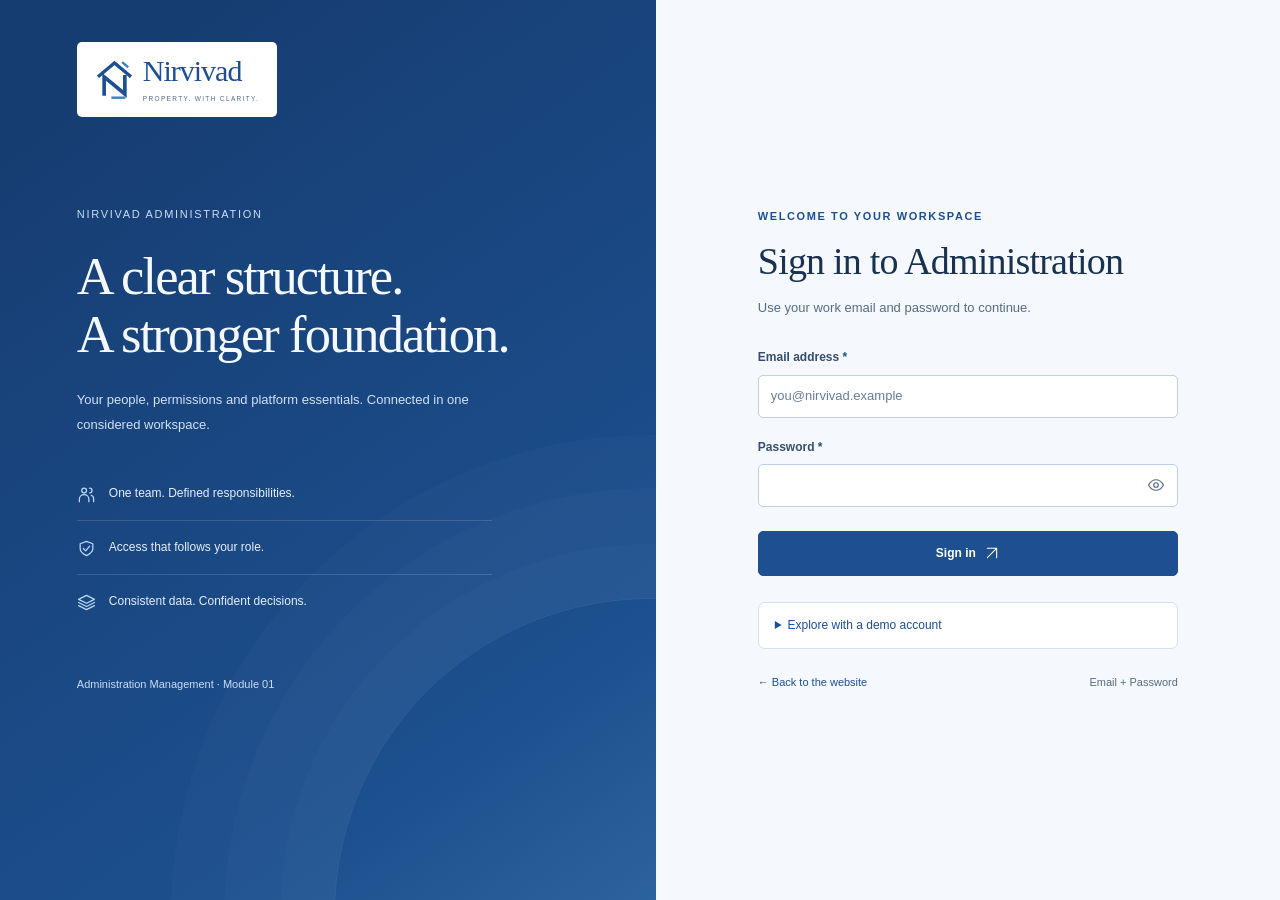
==== commit c84e7056: "administaration and buyer and property owner flow" ====
--- a/admin/index.html
+++ b/admin/index.html
@@ -5,7 +5,7 @@
 <meta name="description" content="Nirvivad Administration — people, permissions, reference data, subscriptions and policy content.">
 <title>Nirvivad — Administration</title>
 <link rel="icon" href="../assets/nirvivad-mark.svg" type="image/svg+xml"><link rel="stylesheet" href="admin.css">
-<script src="admin-store.js" defer></script><script src="admin-ui.js" defer></script>
+<script src="../assets/journey-store.js" defer></script><script src="admin-store.js" defer></script><script src="admin-ui.js" defer></script>
 </head>
 <body>
 <a href="#main" class="skip-link">Skip to main content</a>
--- a/admin/admin.css
+++ b/admin/admin.css
@@ -475,3 +475,71 @@
   html { scroll-behavior: auto; }
   *, *:before, *:after { animation: none !important; transition: none !important; }
 }
+
+/* Integrated screen components share the public website's mark and wordmark. */
+.brand { display: inline-flex; align-items: center; gap: 9px; color: var(--primary); text-decoration: none; flex: none; }
+.brand > img, .sidebar-brand .brand > img, .login-mark .brand > img, .login-card > .brand > img { width: 39px; height: 44px; flex: none; object-fit: contain; }
+.brand > span { font: 30px/1 Georgia, serif; letter-spacing: -1px; }
+.brand small { display: block; font: 6.5px/1.4 Arial, sans-serif; letter-spacing: 1.35px; color: var(--muted); margin-top: 8px; }
+.login-mark { width: auto; justify-content: flex-start; padding: 14px 18px; }
+.stat-label, .stat-value, .stat-note { display: block; }
+.quick-action { display: grid; grid-template-columns: 34px minmax(0, 1fr) 18px; gap: 13px; align-items: start; }
+.quick-action > .icon { width: 17px; height: 17px; margin-top: 5px; }
+.quick-action .quick-icon { margin: 0; }
+.form-card.card, .detail-card.card, .cms-preview.card { padding: 0; }
+.form-card .form-actions { padding: 22px 27px; margin: 0; border-top: 1px solid var(--line); }
+.form-card .form-actions .button { flex-shrink: 0; }
+.detail-card .card-header h2 { margin: 0; }
+.detail-card .card-body > .heading-actions { margin-top: 24px; }
+.role-summary { overflow-wrap: anywhere; }
+.role-summary > strong { display: block; font-size: 13px; margin-block: 18px 10px; }
+.role-summary > p { color: var(--muted); font-size: 12px; }
+.detail-card .card-body > .button + .button { margin-top: 12px; }
+.person-meta span, .data-table td > small, .manager-name { display: block; }
+.data-table td > small { margin-top: 4px; }
+.hierarchy-list { padding: 12px 24px; }
+.hierarchy-item { margin-left: calc(var(--level, 0) * 22px); padding: 16px 8px; }
+.hierarchy-item > div { min-width: 0; overflow-wrap: anywhere; }
+.manager-name { font-size: 11px; color: var(--muted); }
+.master-summary { padding: 0; font-size: 12px; white-space: nowrap; }
+.plan-count > span { font: 13px/1.5 Arial, sans-serif; color: var(--muted); }
+.plan-price > span { color: var(--muted); font-size: 12px; font-weight: 400; }
+.feature-list li { display: grid; grid-template-columns: 1fr 1.2fr; gap: 20px; border-bottom: 1px solid #edf2f9; padding-bottom: 9px; }
+.feature-list li strong { font-weight: 500; color: var(--ink); }
+.cms-card > h2 { clear: both; font-size: 25px; margin: 22px 0 15px; }
+.cms-card > .pill { float: right; }
+.editor-toolbar > input { min-width: 140px; flex: 1; padding: 8px; border: 1px solid var(--line); border-radius: 4px; font-size: 12px; }
+.rich-editor { overflow-wrap: anywhere; }
+.session-note { display: flex; gap: 11px; align-items: flex-start; margin-bottom: 10px; }
+.session-note > .icon { margin-top: 3px; }
+.session-note span { display: block; }
+.sidebar-bottom > small { display: block; margin: 12px; font-size: 10px; color: #c8ddf5; }
+.admin-footer { padding: 18px 36px; border-top: 1px solid var(--line); display: flex; justify-content: space-between; gap: 15px; color: var(--muted); font-size: 11px; }
+.avatar.large { width: 65px; height: 65px; font-size: 21px; }
+.login-story > small { align-self: flex-start; }
+.login-story .login-points > div { display: flex; align-items: center; gap: 13px; }
+.login-story .login-points .icon { width: 19px; height: 19px; }
+.demo-account > span { min-width: 0; }
+.demo-account strong, .demo-account code { display: block; }
+.demo-account code { overflow-wrap: anywhere; font-size: 11px; }
+.login-card > .eyebrow { color: var(--primary); font-size: 11px; margin-bottom: 12px; }
+@media (max-width: 760px) {
+  .login-card > .brand > img { width: 39px; height: 44px; }
+  .form-card .form-actions { padding: 18px; flex-wrap: wrap; }
+  .hierarchy-list { padding-inline: 14px; }
+  .hierarchy-item { margin-left: calc(var(--level, 0) * 12px); gap: 8px; }
+  .hierarchy-item .pill { font-size: 10px; }
+  .admin-footer { padding: 18px; }
+  .quick-action { grid-template-columns: 28px minmax(0,1fr); gap: 10px; }
+  .quick-action > .icon { display: none; }
+}
+.pill.draft { color: #355f91; background: #f0f5fc; border-color: #b7cfe9; border-style: dashed; }
+button.demo-account { width: calc(100% - 32px); border: 0; border-bottom: 1px solid #e3ebf6; background: white; text-align: left; color: var(--ink); }
+button.demo-account:hover { background: #f5f8fc; }
+.login-story > div > p:not(.login-kicker) { max-width: 405px; color: #d0e1f6; font-size: 13px; line-height: 1.9; }
+.login-story > small { margin-top: 48px; color: #c8ddf5; font-size: 11px; }
+.loading-screen { flex-direction: column; padding: 30px; text-align: center; }
+.prose a, .cms-published-content a { text-decoration: underline; text-underline-offset: 3px; }
+
+/* Keep role and status labels intact inside horizontally scrollable tables. */
+.data-table .pill { max-width: none; flex-shrink: 0; }
